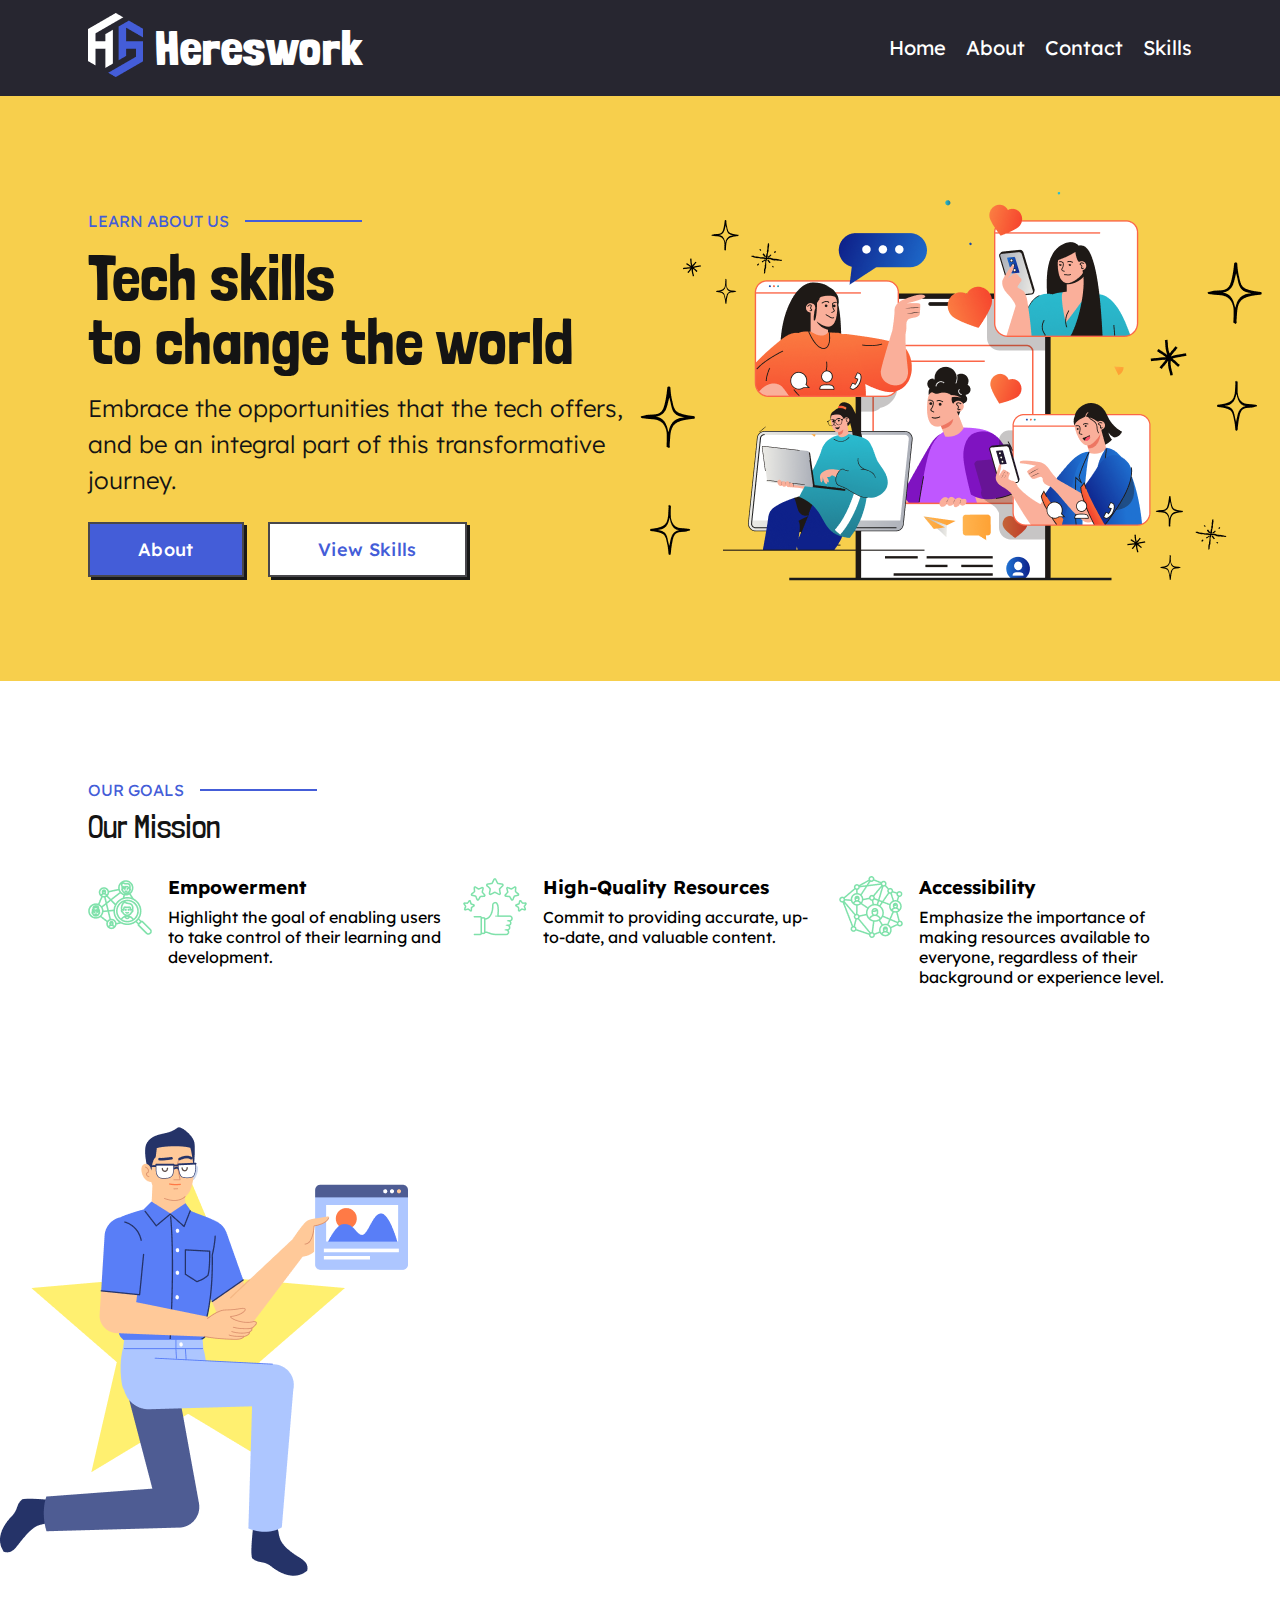
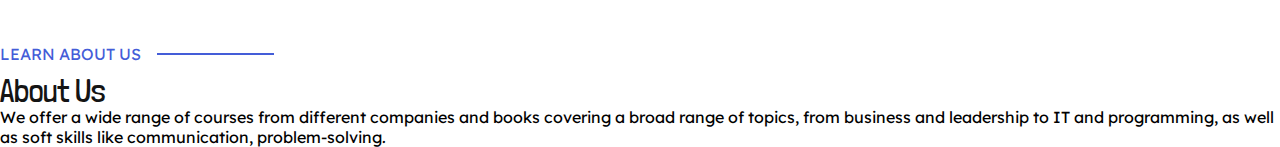
==== index.html @ c5785d3c "homepage" ====
<!DOCTYPE html>
<html lang="en">
<head>
    <meta charset="UTF-8">
    <meta name="viewport" content="width=device-width, initial-scale=1.0">
    <title>Two Fonts</title>
    <link href="https://fonts.googleapis.com/css2?family=Lexend+Deca&family=Londrina+Solid&display=swap" rel="stylesheet">
    <link rel="stylesheet" href="styles.css">
</head>

<body>
    <!-- NAV BAR START -->
    <nav class="nav-bar">
        <div class="logo-text">
            <div>
                <img src="images/logo.png">
            </div>
            <div>
                <h1 class="font1">Hereswork</h1>
            </div>
        </div>
        <!-- NAV RIGHT SIDE -->
        <ul class="nav-links" class="font2">
            <li><a href="#home" class="nav-item">Home</a></li>
            <li><a href="#about" class="nav-item">About</a></li>
            <li><a href="#contact" class="nav-item">Contact</a></li>
            <li><a href="#skills" class="nav-item">Skills</a></li>
        </ul>
    </nav>

    <!-- HERO SECTON START HERE -->
    <!-- LEFT SIDE -->
    <section class="hero">
        <div class="left-side">
            <div class="heading">
                <div class="line-stroke">
                    <div class="learn-about-stroke">
                        <p class="text-about">LEARN ABOUT US</p>
                        <hr class="styled-line">
                    </div>
                    <h1 class="hero-text">Tech skills <br/>to change the world</h1>
                </div>
            </div>
            <div class="sub-heading">
                <p class="sub-hero">Embrace the opportunities that the tech offers, and be an integral part of this transformative journey.</p>
                <div class="hero-button">
                    <div><a href="#about" class="about-button">About</a></div>
                    <div><a href="#about" class="View-skills">View Skills</a></div>
                </div>
            </div>
        </div>
        <div class="right-side">
            <img src="images/hero-image.png">
        </div>
    </section>

    <!-- MAIN SECTION STARTS HERE -->
<main>
    <section class="first">
        <div class="mission-heading">
            <div class="our-goals">
                <p class="text-about">OUR GOALS</p>
                <hr class="styled-line">
            </div>
                <h1 class="mission-text">Our Mission</h1>
        </div>
        <div class="mission-expansion">
            <div class="empowerment">
                <div class="image-frame"> <img src="images/empowerment.png"></div>
                <div class="empower-group">
                    <h3 class="empower-title">Empowerment</h3>
                    <p class="empower-body">Highlight the goal of enabling users to take control of their learning and development.</p>
                </div>
            </div>
            <div class="high-quality-resources">
                <div class="image-frame"> <img src="images/quality.png"></div>
                <div class="quality-group">
                    <h3 class="quality-title">High-Quality Resources</h3>
                    <p class="quality-body">Commit to providing accurate, up-to-date, and valuable content.</p>
                </div>
            </div>
            <div class="accesibility">
                <div class="image-frame"> <img src="images/accesibility.png"></div>
                <div class="access-group">
                    <h3 class="access-title">Accessibility</h3>
                    <p class="access-body">Emphasize the importance of making resources available to everyone, regardless of their background or experience level.</p>
                </div>
            </div>
        </div>
    </section>
    <!-- SECOND SECTION START -->
    <section class="second">
        <!-- LEFT SIDE START -->
        <div class="about-image">
            <img src="images/about-left-image.png" alt="illustration of a man holding tablet">
        </div>

    <!-- RIGHT SIDE START HERE -->
        <div class="about-section-right">
            <div class="learn-stroke">
                <p class="learn-about-farme">Learn about us</p>
                <hr class="styled-line">
            </div>
            <div class="heading-sub-group">
                <h1 class="about-us-text">About Us</h1>  
                <p class="about-section-sub">
                    We offer a wide range of courses from different companies and books covering a broad range of topics, from business and leadership to IT and programming, as well as soft skills like communication, problem-solving.
                </p>
            </div>

            <div></div>
        </div>
    </section>


    <section class="third"></section>
    <section class="fourth"></section>
</main>
<footer></footer>
</body>
</html>
---- styles.css ----
*{
    margin: 0;
    padding: 0;
    box-sizing: border-box;

}

body {
    font-family: 'Lexend Deca', sans-serif;
}

/* Font for headings */
.font1 {
    font-family: 'Londrina Solid', cursive;
}

/* Font for paragraphs */
.font2 {
    font-family: 'Lexend Deca', sans-serif;
}

/* NAV BAR START HERE */
.nav-bar {
    display: flex;
    justify-content: space-between;
    align-items: center;
    padding: 1% 88px;
    background-color: #272630;
}

/* STYLE FOR LOGO TEXT */
.logo-text {
    display: flex;
    align-items: center;
    font-family: 'Londrina Solid', cursive;
    color: white;
    font-size: 24px;
    gap: 12px;
    font-style: normal;
    font-weight: 400;
    line-height: normal;
    letter-spacing: 1px;
}

/* STYLE FOR NAV LINKS */
.nav-links {
    list-style: none;
    display: flex;
    margin: 0;
    padding: 0;
}

.nav-item {
    font-family: 'Lexend Deca', sans-serif;
    color: white;
    text-decoration: none;
    margin-left: 20px;
    font-size: 20px;
}

.nav-item:hover {
    color: #445DD8;
}
/* NAV BAR ENDS HERE */

/* HERO SECTION START HERE */
.hero {
    display: flex;
    /* gap: 32px; */
    align-items: center;
    padding-top: 96px;
    padding-bottom: 96px;
    padding-left: 88px;
    padding-right: 88px;
    background: #F7CF4C;
}

/* LEFT SIDE START HERE */
.left-side {
    width: 50%;
}

.heading {
display: flex;
gap: 8px;
}

.text-about {
    margin-top: 0;
    margin-bottom: 0;
}

.learn-about-stroke {
    display: flex;
    align-items: center;
    gap: 16px;
}

.hero-text{
    color: #141414;
    font-family: "Londrina Solid";
    font-size: 64px;
    font-style: normal;
    font-weight: 400;
    line-height: 100%;
    margin-top: 4px;
    margin-bottom: 16px;
}

.styled-line {
    border: none;
    border-top: 2px solid #445DD8;
    margin: 20px 0;
    width: 117px;
}
  
.sub-hero {
    color: #141414;
    font-family: "Lexend Deca";
    font-size: 24px;
    font-style: normal;
    font-weight: 300;
    line-height: 150%;
    margin-top: 0;
    margin-bottom: 24px;
}

/* THE TWO BUTTONS */
.hero-button{
    display: flex;
    align-items: flex-start;
    gap: 24px;
}

/* FIRST BUTTON */
.about-button {
    font-family: 'Lexend Deca', sans-serif;
    color: white;
    text-decoration: none;
    background-color: #445DD8; 
    padding: 12px 48px;
    font-size: 18px;
    display: inline-block;
    border: 2px solid #48474B;
    background: #445DD8;
    box-shadow: 3px 3px 0px 0px #191919;
    color: #FFF;
    text-align: center;
    font-family: "Lexend Deca";
    font-size: 18px;
    font-style: normal;
    font-weight: 500;
    line-height: 150%;
    letter-spacing: 0.36px;
}

.about-button:hover {
    background-color: #3549a3;
    box-shadow:none;
}

/* SECOND BUTTON */
.View-skills {
    font-family: 'Lexend Deca', sans-serif;
    color: white;
    text-decoration: none;
    background-color: #445DD8; 
    padding: 12px 48px;
    font-size: 18px;
    display: inline-block;
    border: 2px solid #48474B;
    background: #FFF;
    box-shadow: 3px 3px 0px 0px #191919;
    color: #445DD8;
    text-align: center;
    font-family: "Lexend Deca";
    font-size: 18px;
    font-style: normal;
    font-weight: 500;
    line-height: 150%;
    letter-spacing: 0.36px;
}

.View-skills:hover {
    background-color: #3549a3;
    box-shadow:none;
    color: #FFF;
}

/* RIGHT SIDE STARTS HERE */
.right-side {
    width: 50%;
}


/* MAIN SECTION STARTS HERE */
/* FIRST SECTION */
.first {
    margin-left: 88px;
    margin-right: 88px;
    padding-top: 88px;
    padding-bottom: 88px;
    
}

.mission-expansion{
    display: flex;
    align-items: flex-start;
    /* align-self: stretch; */
    margin-top: 32px;
    gap: 2%;
    justify-content: space-between;
}

.mission-expansion > *{
    width: 32%;
}

.mission-heading {
display: flex;
flex-direction: column;
align-items: flex-start;
}

.our-goals {
display: flex;
flex-direction: row;
align-items: flex-start;
gap: 16px;
align-items: center;
padding-top: 0;
padding-bottom: 0;
margin-top: 0%;
}

.text-about{
    color: #445DD8;
    font-family: "Lexend Deca";
    font-size: 16px;
    font-style: normal;
    font-weight: 400;
    line-height: 150%;
    text-transform: uppercase;
}

.mission-text {
    color: #141414;
    font-family: "Londrina Solid";
    font-size: 32px;
    font-style: normal;
    font-weight: 300;
    line-height: 100%;


}
/* IMAGE EXPANSION */

/* .mission-expansion {
    gap: 16px;
} */

/* EMPOWERMENT GROUP */
.image-frame {
    width: 40px;
    height: 40px;
    flex-shrink: 0;
}

.empowerment {
    display: flex;
    align-items: top;
    gap: 40px;
}

.empower-group {
    display: flex;
    flex-direction: column;
    align-items: flex-start;
    gap: 8px;
    flex: 1 0 0;
}

/* HIGH QUALITY */

.high-quality-resources {
    display: flex;
    align-items: top;
    gap: 40px;
}

.quality-group {
    display: flex;
    flex-direction: column;
    align-items: flex-start;
    gap: 8px;
    flex: 1 0 0;
}

/* ACCESSIBILITY */

.accesibility {
    display: flex;
    align-items: top;
    gap: 40px;
}

.access-group {
    display: flex;
    flex-direction: column;
    align-items: flex-start;
    gap: 8px;
    flex: 1 0 0;
}

/* SECOND SECTION */
/* .second {} */
.learn-stroke {
    display: flex;
    align-items: center;
    gap: 16px;
}

.learn-about-farme {
    color: #445DD8;
    font-family: "Lexend Deca";
    font-size: 16px;
    font-style: normal;
    font-weight: 400;
    line-height: 150%; /* 30px */
    text-transform: uppercase;
}

.about-us-text{
    color: #141414;
    font-family: "Londrina Solid";
    font-size: 32px;
    font-style: normal;
    font-weight: 300;
    line-height: 100%;
}
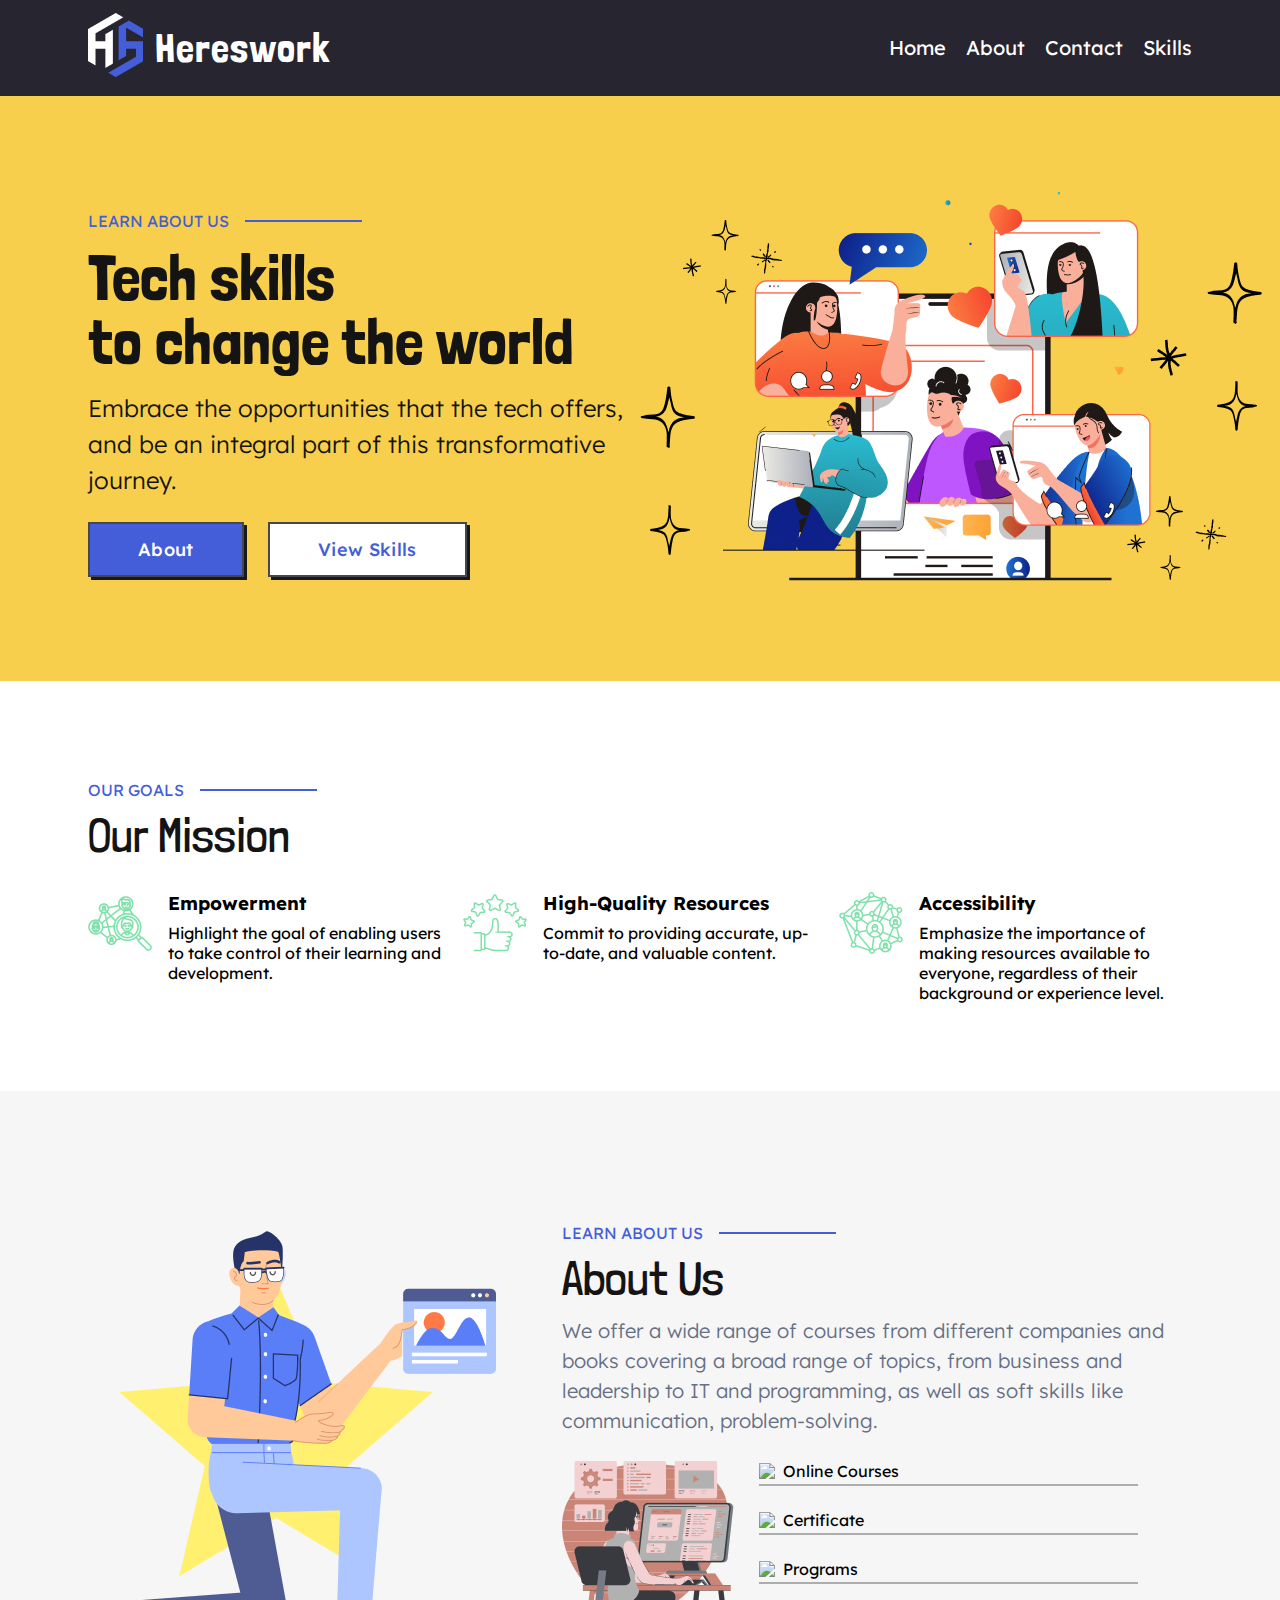
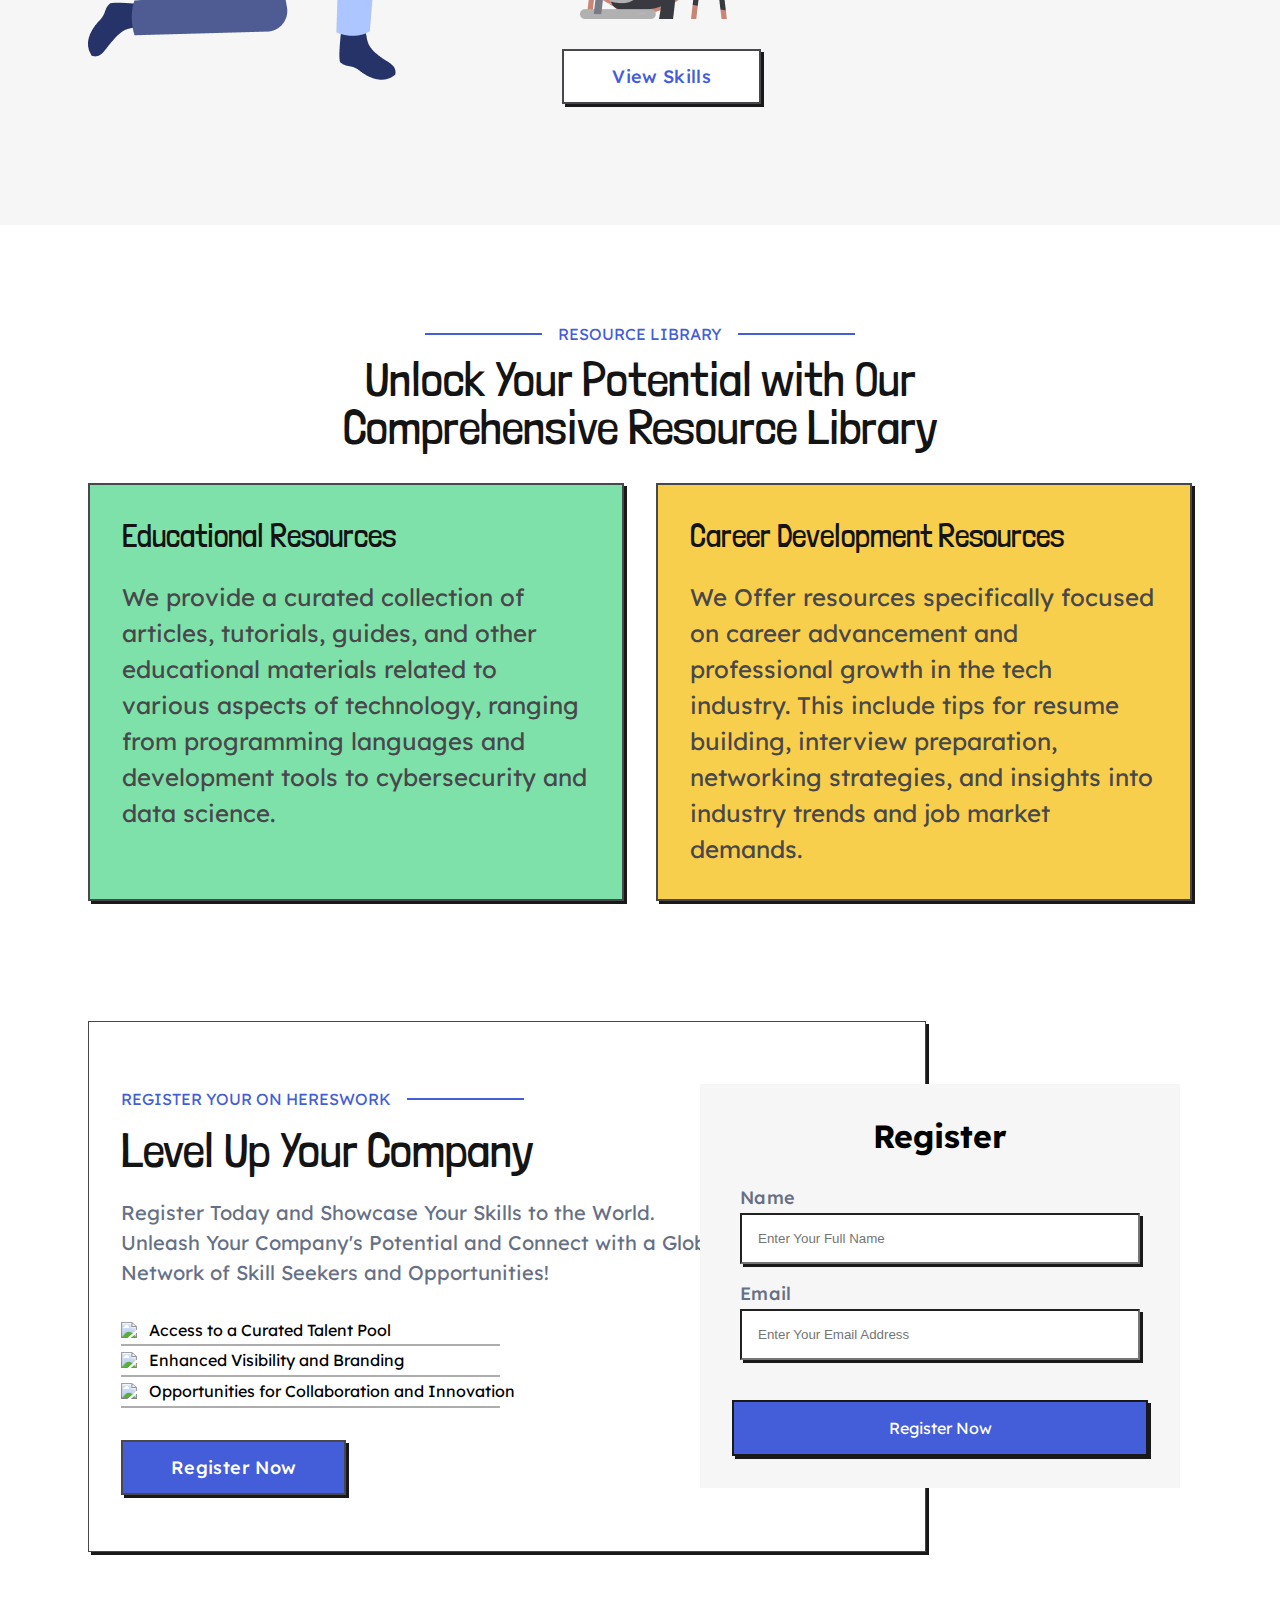
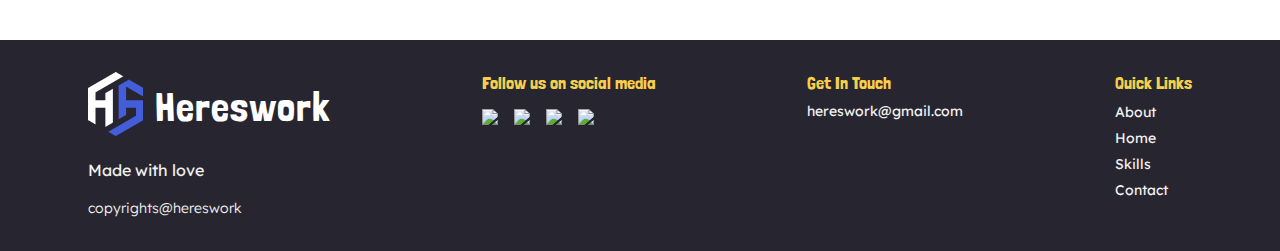
==== commit 11e4ae42: "update" ====
--- a/index.html
+++ b/index.html
@@ -3,119 +3,266 @@
 <head>
     <meta charset="UTF-8">
     <meta name="viewport" content="width=device-width, initial-scale=1.0">
-    <title>Two Fonts</title>
+    <title>Hereswork</title>
     <link href="https://fonts.googleapis.com/css2?family=Lexend+Deca&family=Londrina+Solid&display=swap" rel="stylesheet">
     <link rel="stylesheet" href="styles.css">
 </head>
 
 <body>
-    <!-- NAV BAR START -->
-    <nav class="nav-bar">
-        <div class="logo-text">
-            <div>
-                <img src="images/logo.png">
-            </div>
-            <div>
-                <h1 class="font1">Hereswork</h1>
-            </div>
-        </div>
-        <!-- NAV RIGHT SIDE -->
-        <ul class="nav-links" class="font2">
-            <li><a href="#home" class="nav-item">Home</a></li>
-            <li><a href="#about" class="nav-item">About</a></li>
-            <li><a href="#contact" class="nav-item">Contact</a></li>
-            <li><a href="#skills" class="nav-item">Skills</a></li>
-        </ul>
-    </nav>
-
-    <!-- HERO SECTON START HERE -->
-    <!-- LEFT SIDE -->
-    <section class="hero">
-        <div class="left-side">
-            <div class="heading">
-                <div class="line-stroke">
-                    <div class="learn-about-stroke">
-                        <p class="text-about">LEARN ABOUT US</p>
-                        <hr class="styled-line">
-                    </div>
-                    <h1 class="hero-text">Tech skills <br/>to change the world</h1>
-                </div>
-            </div>
-            <div class="sub-heading">
-                <p class="sub-hero">Embrace the opportunities that the tech offers, and be an integral part of this transformative journey.</p>
-                <div class="hero-button">
-                    <div><a href="#about" class="about-button">About</a></div>
-                    <div><a href="#about" class="View-skills">View Skills</a></div>
-                </div>
-            </div>
-        </div>
-        <div class="right-side">
-            <img src="images/hero-image.png">
-        </div>
-    </section>
-
-    <!-- MAIN SECTION STARTS HERE -->
-<main>
-    <section class="first">
-        <div class="mission-heading">
-            <div class="our-goals">
-                <p class="text-about">OUR GOALS</p>
-                <hr class="styled-line">
-            </div>
-                <h1 class="mission-text">Our Mission</h1>
-        </div>
-        <div class="mission-expansion">
-            <div class="empowerment">
-                <div class="image-frame"> <img src="images/empowerment.png"></div>
-                <div class="empower-group">
-                    <h3 class="empower-title">Empowerment</h3>
-                    <p class="empower-body">Highlight the goal of enabling users to take control of their learning and development.</p>
-                </div>
-            </div>
-            <div class="high-quality-resources">
-                <div class="image-frame"> <img src="images/quality.png"></div>
-                <div class="quality-group">
-                    <h3 class="quality-title">High-Quality Resources</h3>
-                    <p class="quality-body">Commit to providing accurate, up-to-date, and valuable content.</p>
-                </div>
-            </div>
-            <div class="accesibility">
-                <div class="image-frame"> <img src="images/accesibility.png"></div>
-                <div class="access-group">
-                    <h3 class="access-title">Accessibility</h3>
-                    <p class="access-body">Emphasize the importance of making resources available to everyone, regardless of their background or experience level.</p>
-                </div>
-            </div>
-        </div>
-    </section>
-    <!-- SECOND SECTION START -->
-    <section class="second">
-        <!-- LEFT SIDE START -->
-        <div class="about-image">
-            <img src="images/about-left-image.png" alt="illustration of a man holding tablet">
-        </div>
-
-    <!-- RIGHT SIDE START HERE -->
-        <div class="about-section-right">
-            <div class="learn-stroke">
-                <p class="learn-about-farme">Learn about us</p>
-                <hr class="styled-line">
-            </div>
-            <div class="heading-sub-group">
-                <h1 class="about-us-text">About Us</h1>  
-                <p class="about-section-sub">
-                    We offer a wide range of courses from different companies and books covering a broad range of topics, from business and leadership to IT and programming, as well as soft skills like communication, problem-solving.
-                </p>
-            </div>
-
-            <div></div>
-        </div>
-    </section>
-
-
-    <section class="third"></section>
-    <section class="fourth"></section>
-</main>
-<footer></footer>
+    <header>
+        <!-- NAV BAR START -->
+        <nav class="nav-bar">
+            <div class="logo-text">
+                <div>
+                    <img src="images/logo.png">
+                </div>
+                <div>
+                    <h1 class="font1">Hereswork</h1>
+                </div>
+            </div>
+            <!-- NAV RIGHT SIDE -->
+            <ul class="nav-links" class="font2">
+                <li><a href="#home" class="nav-item">Home</a></li>
+                <li><a href="#about" class="nav-item">About</a></li>
+                <li><a href="#contact" class="nav-item">Contact</a></li>
+                <li><a href="#skills" class="nav-item">Skills</a></li>
+            </ul>
+        </nav>
+    </header>
+    <main>
+        <!-- HERO SECTON START HERE -->
+        <!-- LEFT SIDE -->
+        <section class="hero">
+            <div class="left-side">
+                <div class="heading">
+                    <div class="line-stroke">
+                        <div class="learn-about-stroke">
+                            <p class="text-about">LEARN ABOUT US</p>
+                            <hr class="styled-line">
+                        </div>
+                        <h1 class="hero-text">Tech skills <br/>to change the world</h1>
+                    </div>
+                </div>
+                <div class="sub-heading">
+                    <p class="sub-hero">Embrace the opportunities that the tech offers, and be an integral part of this transformative journey.</p>
+                    <div class="hero-button">
+                        <div><a href="#about" class="about-button">About</a></div>
+                        <div><a href="#about" class="View-skills">View Skills</a></div>
+                    </div>
+                </div>
+            </div>
+            <div class="right-side">
+                <img src="images/hero-image.png">
+            </div>
+        </section>
+
+        <!-- MAIN SECTION STARTS HERE -->
+        <section class="first">
+            <div class="mission-heading">
+                <div class="our-goals">
+                    <p class="text-about">OUR GOALS</p>
+                    <hr class="styled-line">
+                </div>
+                    <h1 class="mission-text">Our Mission</h1>
+            </div>
+            <div class="mission-expansion">
+                <div class="empowerment">
+                    <div class="image-frame"> <img src="images/empowerment.png"></div>
+                    <div class="empower-group">
+                        <h3 class="empower-title">Empowerment</h3>
+                        <p class="empower-body">Highlight the goal of enabling users to take control of their learning and development.</p>
+                    </div>
+                </div>
+                <div class="high-quality-resources">
+                    <div class="image-frame"> <img src="images/quality.png"></div>
+                    <div class="quality-group">
+                        <h3 class="quality-title">High-Quality Resources</h3>
+                        <p class="quality-body">Commit to providing accurate, up-to-date, and valuable content.</p>
+                    </div>
+                </div>
+                <div class="accesibility">
+                    <div class="image-frame"> <img src="images/accesibility.png"></div>
+                    <div class="access-group">
+                        <h3 class="access-title">Accessibility</h3>
+                        <p class="access-body">Emphasize the importance of making resources available to everyone, regardless of their background or experience level.</p>
+                    </div>
+                </div>
+            </div>
+        </section>
+        <!-- SECOND SECTION START -->
+        <section class="second">
+            <!-- LEFT SIDE START -->
+            <div class="about-image">
+                <img src="images/about-left-image.png" alt="illustration of a man holding tablet">
+            </div>
+        <!-- RIGHT SIDE START HERE -->
+            <div class="about-section-right">
+                <div class="learn-stroke">
+                    <p class="learn-about-farme">Learn about us</p>
+                    <hr class="styled-line">
+                </div>
+                <div class="heading-sub-group">
+                    <h1 class="about-us-text">About Us</h1>  
+                    <p class="about-section-sub">
+                        We offer a wide range of courses from different companies and books covering a broad range of topics, from business and leadership to IT and programming, as well as soft skills like communication, problem-solving.
+                    </p>
+                </div>
+                <div class="courses-section">
+                <!-- COURSE SECTION LEFT -->
+                    <div class="image-about-left">
+                        <img src="images/about-right-image.png">
+                    </div>
+                <!-- COURSE SECTION LEFT END -->
+                <!-- RIGHT COURSE SECTION START -->
+                    <div class="all-checks">
+                        <div class="first-check">
+                            <div class="check-group-one">
+                                <img src="images/Check.png">
+                                <p>Online Courses</p>
+                            </div>
+                            <hr class="course-line">
+                        </div>
+                        <div class="second-check">
+                            <div class="check-group-two">
+                                <img src="images/Check.png">
+                                <p>Certificate</p>
+                            </div>
+                            <hr class="course-line">
+                        </div>
+                        <div class="third-check">
+                            <div class="check-group-three">
+                                <img src="images/Check.png">
+                                <p>Programs</p>
+                            </div>
+                            <hr class="course-line">
+                        </div>
+                    </div>
+                </div>
+                <div><a href="#about" class="View-skills">View Skills</a></div>
+            </div>
+        </section>
+        <!-- SECTION THREE STARTS HERE -->
+        <section class="third">
+            <div class="heading-resources-group">
+                <div class="library-topic-group">
+                    <hr class="styled-line">
+                    <p class="text-library">resource library</p>
+                    <hr class="styled-line">
+                </div>
+                <div class="resources-group">
+                    <h1 class="resources-text">Unlock Your Potential with Our <br/> Comprehensive Resource Library</h1>
+                </div>
+            </div>
+            <div class="group-cards">
+                <div class="first-card">
+                    <h2 class="educational-text">Educational Resources</h2>
+                    <p class="par-res-text">We provide a curated collection of articles, tutorials, guides, and other educational materials related to various aspects of technology, ranging from programming languages and development tools to cybersecurity and data science.</p>
+                </div>
+                <div class="second-card">
+                    <h2 class="career-text">Career Development Resources</h2>
+                    <p class="career-sub-text">We Offer resources specifically focused on career advancement and professional growth in the tech industry. This include tips for resume building, interview preparation, networking strategies, and insights into industry trends and job market demands.</p>
+                </div>
+            </div>
+        </section>
+        <!-- SECTION FOUR -->
+        <section class="fourth">
+            <div class="level-up">
+                <div class="level-hero">
+                    <div class="heading-sub-group">
+                        <div class="hereswork-stroke-group">
+                                <p class="text-hereswork">Register your on hereswork</p>
+                                <hr class="styled-line">
+                        </div>
+                            <div class="level-text-group">
+                                <h1 class="level-text">Level Up Your Company</h1> 
+                            </div>
+                    </div>
+                    <p class="level-section-sub">
+                       Register Today and Showcase Your Skills to the World. Unleash Your Company's Potential and Connect with a Global Network of Skill Seekers and Opportunities!
+                    </p>
+                </div>
+                <div class="level-checks">
+                    <div class="first-check">
+                        <div class="check-group-one">
+                            <img src="images/Check.png">
+                            <p>Access to a Curated Talent Pool</p>
+                        </div>
+                        <hr class="course-line">
+                    </div>
+                    <div class="second-check">
+                        <div class="check-group-two">
+                            <img src="images/Check.png">
+                            <p>Enhanced Visibility and Branding</p>
+                        </div>
+                        <hr class="course-line">
+                    </div>
+                    <div class="third-check">
+                        <div class="check-group-three">
+                            <img src="images/Check.png">
+                            <p>Opportunities for Collaboration and Innovation</p>
+                        </div>
+                        <hr class="course-line">
+                    </div>
+                </div>
+                <div><a href="#register" class="register-now">Register Now</a></div>
+            </div>
+
+            <div class="registration">
+                <h1 class="register-text">Register</h1>
+                <!-- Form -->
+                <form action="">
+                    <div>
+                        <label for="">Name</label>
+                        <input type="text" placeholder="Enter Your Full Name">
+                    </div>
+                    <div>
+                        <label for="">Email</label>
+                        <input type="text" placeholder="Enter Your Email Address">
+                    </div>
+                    <a href="#register" class="register-button">Register Now</a>
+                </form>
+            </div>
+        </section>
+    </main>
+
+    <footer>
+        <div class="footer">
+            <div class="footer-first">
+                <div class="logo-text">
+                    <div>
+                        <img src="images/logo.png">
+                    </div>
+                    <div>
+                        <h1 class="font1">Hereswork</h1>
+                    </div>
+                </div>
+                <p class="made-love">Made with love</p>
+                <p class="copyrights">copyrights@hereswork</p>
+            </div>
+
+            <div class="footer-second">
+                <P class="follow-second">Follow us on social media</P>
+                <div class="all-icons">
+                    <img src="images/LinkedinLogo.png">
+                    <img src="images/FacebookLogo.png">
+                    <img src="images/InstagramLogo.png">
+                    <img src="images/GithubLogo.png">
+                </div>
+            </div>
+            <div class="footer-third">
+                <P class="get-in-touch">Get In Touch</P>
+                <p class="email-address">hereswork@gmail.com</p>
+            </div>
+            <div class="footer-forth">
+                <p class="quick-links">Quick Links</p>
+                <div class="links-footer">
+                    <div><a href="#about-us" class="about-link">About</a></div>
+                    <div><a href="#about-us" class="about-link">Home</a></div>
+                    <div><a href="#about-us" class="about-link">Skills</a></div>
+                    <div><a href="#about-us" class="about-link">Contact</a></div>
+                </div>
+            </div>
+      </div>
+    </footer>
 </body>
 </html>--- a/styles.css
+++ b/styles.css
@@ -191,7 +191,6 @@
 .right-side {
     width: 50%;
 }
-
 
 /* MAIN SECTION STARTS HERE */
 /* FIRST SECTION */
@@ -217,20 +216,20 @@
 }
 
 .mission-heading {
-display: flex;
-flex-direction: column;
-align-items: flex-start;
+    display: flex;
+    flex-direction: column;
+    align-items: flex-start;
 }
 
 .our-goals {
-display: flex;
-flex-direction: row;
-align-items: flex-start;
-gap: 16px;
-align-items: center;
-padding-top: 0;
-padding-bottom: 0;
-margin-top: 0%;
+    display: flex;
+    flex-direction: row;
+    align-items: flex-start;
+    gap: 16px;
+    align-items: center;
+    padding-top: 0;
+    padding-bottom: 0;
+    margin-top: 0%;
 }
 
 .text-about{
@@ -246,18 +245,11 @@
 .mission-text {
     color: #141414;
     font-family: "Londrina Solid";
-    font-size: 32px;
+    font-size: 48px;
     font-style: normal;
     font-weight: 300;
     line-height: 100%;
-
-
-}
-/* IMAGE EXPANSION */
-
-/* .mission-expansion {
-    gap: 16px;
-} */
+}
 
 /* EMPOWERMENT GROUP */
 .image-frame {
@@ -281,7 +273,6 @@
 }
 
 /* HIGH QUALITY */
-
 .high-quality-resources {
     display: flex;
     align-items: top;
@@ -297,7 +288,6 @@
 }
 
 /* ACCESSIBILITY */
-
 .accesibility {
     display: flex;
     align-items: top;
@@ -313,7 +303,18 @@
 }
 
 /* SECOND SECTION */
-/* .second {} */
+.second {
+    display: flex;
+    align-items: center;
+    gap: 6%;
+    padding: 88px;
+    background-color:#F6F6F6;;
+}
+
+.about-section-right {
+    gap: 32px;
+}
+
 .learn-stroke {
     display: flex;
     align-items: center;
@@ -333,8 +334,488 @@
 .about-us-text{
     color: #141414;
     font-family: "Londrina Solid";
-    font-size: 32px;
+    font-size: 48px;
     font-style: normal;
     font-weight: 300;
     line-height: 100%;
-}+}
+
+.about-section-sub {
+    color: #667085;
+    font-family: "Lexend Deca";
+    font-size: 20px;
+    font-style: normal;
+    font-weight: 300;
+    line-height: 150%;
+    padding-top: 2%;
+}
+
+.courses-section {
+    display: flex;
+    gap: 4%;
+    margin-top: 4%;
+    padding-bottom: 4%;
+}
+
+.main-check-group{
+    padding-bottom: 0.5%;
+
+}
+
+.all-checks {
+    display: flex;
+    flex-direction: column;
+    align-items: flex-start;
+    gap: 24px;
+}
+
+/* FIRST CHECK */
+.first-check {
+    align-items: flex-start;
+    gap: 8px;
+}
+
+.check-group-one {
+    display: flex;
+    align-items: center;
+    gap: 2%;
+    padding-bottom: 0.8%;
+}
+
+.second-check {
+    align-items: flex-start;
+    gap: 8px;
+}
+
+.check-group-two{
+    display: flex;
+    align-items: center;
+    gap: 2%;
+    padding-bottom: 0.8%;
+}
+
+.course-line{
+    border: none;
+    border-top: 2px solid #ADADAD; 
+    width: 378.5px;
+}
+
+.third-check {
+    align-items: flex-start;
+    gap: 8px;
+}
+
+.check-group-three {
+    display: flex;
+    align-items: center;
+    gap: 2%;
+    padding-bottom: 0.8%;
+}
+
+/* SECOND SECTION STARTS HERE */
+.third {
+    margin-left: 88px;
+    margin-right: 88px;
+    padding-top: 88px;
+}
+
+.library-topic-group {
+    display: flex;
+    align-items: center;
+    gap: 16px;
+}
+
+.text-library {
+    color: #445DD8;
+    font-family: "Lexend Deca";
+    font-size: 16px;
+    font-style: normal;
+    font-weight: 400;
+    line-height: 150%;
+    text-transform: uppercase;
+}
+
+.resources-text {
+    color: #141414;
+    text-align: center;
+    font-family: "Londrina Solid";
+    font-size: 48px;
+    font-style: normal;
+    font-weight: 300;
+    line-height: 100%;
+}
+
+.heading-resources-group {
+    display: flex;
+    flex-direction: column;
+    justify-content: center;
+    align-items: center;
+}
+
+/* GROUP CARDS */
+.group-cards {
+    display: flex;
+    gap: 32px;
+    padding-top: 32px;
+    padding-bottom: 32px;
+}
+
+/* FIRST CARD */
+.first-card{
+    display: flex;
+    padding: 32px;
+    flex-direction: column;
+    align-items: flex-start;
+    gap: 24px;
+    flex: 1 0 0;
+    border: 2px solid #48474B;
+    background: #7FE1AA;
+    box-shadow: 3px 3px 0px 0px #191919;
+}
+
+.educational-text {
+    color: #141414;
+    font-family: "Londrina Solid";
+    font-size: 32px;
+    font-style: normal;
+    font-weight: 300;
+    line-height: normal;
+}
+
+.par-res-text {
+    color: #48474B;
+    font-family: "Lexend Deca";
+    font-size: 24px;
+    font-style: normal;
+    font-weight: 400;
+    line-height: 150%; /* 36px */
+    align-self: stretch;
+}
+
+/* SECOND CARD */
+.second-card{
+    display: flex;
+    padding: 32px;
+    flex-direction: column;
+    align-items: flex-start;
+    gap: 24px;
+    flex: 1 0 0;
+    border: 2px solid #48474B;
+    background: #F7CF4C;;
+    box-shadow: 3px 3px 0px 0px #191919;
+}
+
+.career-text {
+    color: #141414;
+    font-family: "Londrina Solid";
+    font-size: 32px;
+    font-style: normal;
+    font-weight: 300;
+    line-height: normal;
+}
+
+.career-sub-text{
+    color: #48474B;
+    font-family: "Lexend Deca";
+    font-size: 24px;
+    font-style: normal;
+    font-weight: 400;
+    line-height: 150%; /* 36px */
+    align-self: stretch;
+}
+
+/* FOURTH SECTION */
+.fourth{
+    display:flex;
+    flex-direction: row;
+    padding: 88px;
+    align-items: center;
+}
+
+.level-up {
+    position: relative;
+    display: flex;
+    width: 838px;
+    padding: 56px 200px 56px 32px;
+    flex-direction: column;
+    align-items: flex-start;
+    gap: 32px;
+    border: 1px solid #48474B;
+    background: #FFF;
+    box-shadow: 3px 3px 0px 0px #191919;
+}
+
+.level-hero {
+    display: flex;
+    flex-direction: column;
+    align-items: flex-start;
+    gap: 20px;
+    align-self: stretch;
+}
+.text-hereswork{
+    color: #445DD8;
+    font-family: "Lexend Deca";
+    font-size: 16px;
+    font-style: normal;
+    font-weight: 400;
+    line-height: 150%; /* 30px */
+    text-transform: uppercase;
+}
+
+.hereswork-stroke-group {
+    display: flex;
+    align-items: center;
+    gap: 16px;
+}
+
+/* .level-text-group {
+    background-color: red; */
+
+.level-checks {
+    display: flex;
+    flex-direction: column;
+    width: 100%;
+    gap: 4px;
+}
+
+.heading-sub-group{
+    display: flex;
+    flex-direction: column;
+    align-items: flex-start;
+    gap: 2px;
+}
+
+.level-text {
+    color: #141414;
+    font-family: "Londrina Solid";
+    font-size: 48px;
+    font-style: normal;
+    font-weight: 300;
+    line-height: normal;
+}
+
+.level-section-sub {
+    color: #667085;
+    font-family: "Lexend Deca";
+    font-size: 20px;
+    font-style: normal;
+    font-weight: 400;
+    line-height: 150%;
+    align-self: stretch;
+}
+
+.register-now {
+    font-family: 'Lexend Deca', sans-serif;
+    color: white;
+    text-decoration: none;
+    background-color: #445DD8; 
+    padding: 12px 48px;
+    font-size: 18px;
+    display: inline-block;
+    border: 2px solid #48474B;
+    background: #445DD8;
+    box-shadow: 3px 3px 0px 0px #191919;
+    color: #FFF;
+    text-align: center;
+    font-family: "Lexend Deca";
+    font-size: 18px;
+    font-style: normal;
+    font-weight: 500;
+    line-height: 150%;
+    letter-spacing: 0.36px;
+}
+    
+.register-now:hover {
+    background-color: #3549a3;
+    box-shadow:none;
+    color: #FFF;
+}
+
+form div {
+    display: flex;
+    flex-direction: column;
+    gap: 2px;
+    padding: 8px;
+}
+
+form div label {
+    color: #667085;
+    font-family: "Lexend Deca";
+    font-size: 18px;
+    font-style: normal;
+    font-weight: 500;
+    line-height: 150%;
+    letter-spacing: 0.36px;
+    text-transform: capitalize;
+}
+
+form div input  {
+    display: flex;
+    padding: 16px;
+    align-items: center;
+    gap: 8px;
+    align-self: stretch;
+    background: #FFF;
+    box-shadow: 3px 3px 0px 0px #191919;
+    width: 400px;
+}
+
+.registration {
+    position: absolute;
+    display: flex;
+    padding: 32px;
+    flex-direction: column;
+    align-items: center;
+    gap: 20px;
+    background: #F6F6F6;
+    right: 100px;
+}
+
+.register-button {
+    display: flex;
+    padding: 16px 48px;
+    justify-content: center;
+    align-items: center;
+    gap: 8px;
+    align-self: stretch;
+    border: 2px solid var(--Stroke, #191919);
+    background: #445DD8;
+    box-shadow: 3px 3px 0px 0px #191919;
+    color: white;
+    text-decoration: none;
+    margin-top: 32px;
+}
+
+/* FOOTER */
+/* FIRST */
+.footer {
+    display: flex;
+    padding: 32px 88px;
+    justify-content: space-between;
+    align-items: flex-start;
+    align-self: stretch;
+    background: #272630;
+    }
+
+.footer-first {
+    display: flex;
+    flex-direction: column;
+    align-items: flex-start;
+    gap: 16px;
+}
+
+.made-love {
+    color: #F2F2F2;
+    font-family: "Lexend Deca";
+    font-size: 16px;
+    font-style: normal;
+    font-weight: 400;
+    line-height: 150%;
+}
+
+.copyrights {
+    color: #F2F2F2;
+    font-family: "Lexend Deca";
+    font-size: 14px;
+    font-style: normal;
+    font-weight: 300;
+    line-height: 150%;
+}
+/* SECOND */
+.footer-second {
+    display: flex;
+    flex-direction: column;
+    align-items: flex-start;
+    gap: 16px;
+}
+
+.follow-second {
+    color: #F7CF4C;
+    font-family: "Londrina Solid";
+    font-size: 18px;
+    font-style: normal;
+    font-weight: 400;
+    line-height: normal;
+}
+
+.all-icons {
+    display: flex;
+    align-items: center;
+    gap: 16px;
+}
+
+/* THIRD */
+.footer-third {
+display: flex;
+flex-direction: column;
+align-items: flex-start;
+gap: 8px;
+}
+
+.get-in-touch {
+    color: #F7CF4C;
+    font-family: "Londrina Solid";
+    font-size: 18px;
+    font-style: normal;
+    font-weight: 400;
+    line-height: normal;
+}
+.email-address {
+    color: #F2F2F2;
+    text-align: center;
+    font-family: "Lexend Deca";
+    font-size: 14px;
+    font-style: normal;
+    font-weight: 400;
+    line-height: 150%;
+}
+
+/* FOURTH */
+.fourth {
+    display: flex;
+}
+
+.footer-forth {
+display: flex;
+flex-direction: column;
+align-items: flex-start;
+gap: 8px;
+}
+
+.quick-links {
+    color: #F7CF4C;
+    font-family: "Londrina Solid";
+    font-size: 18px;
+    font-style: normal;
+    font-weight: 400;
+    line-height: normal;
+}
+
+.about-link {
+    color: #F2F2F2;
+    text-align: center;
+    font-family: "Lexend Deca";
+    font-size: 14px;
+    font-style: normal;
+    font-weight: 400;
+    line-height: 150%;
+    margin: 0;
+    padding: 0;
+    text-decoration: none;
+}
+
+.links-footer {
+    display: flex;
+    flex-direction: column;
+    align-items: flex-start;
+    gap: 4px;
+    }
+
+.font1 {
+    color: #FFF;
+    font-family: "Londrina Solid";
+    font-size: 40px;
+    font-style: normal;
+    font-weight: 400;
+    line-height: normal;
+}
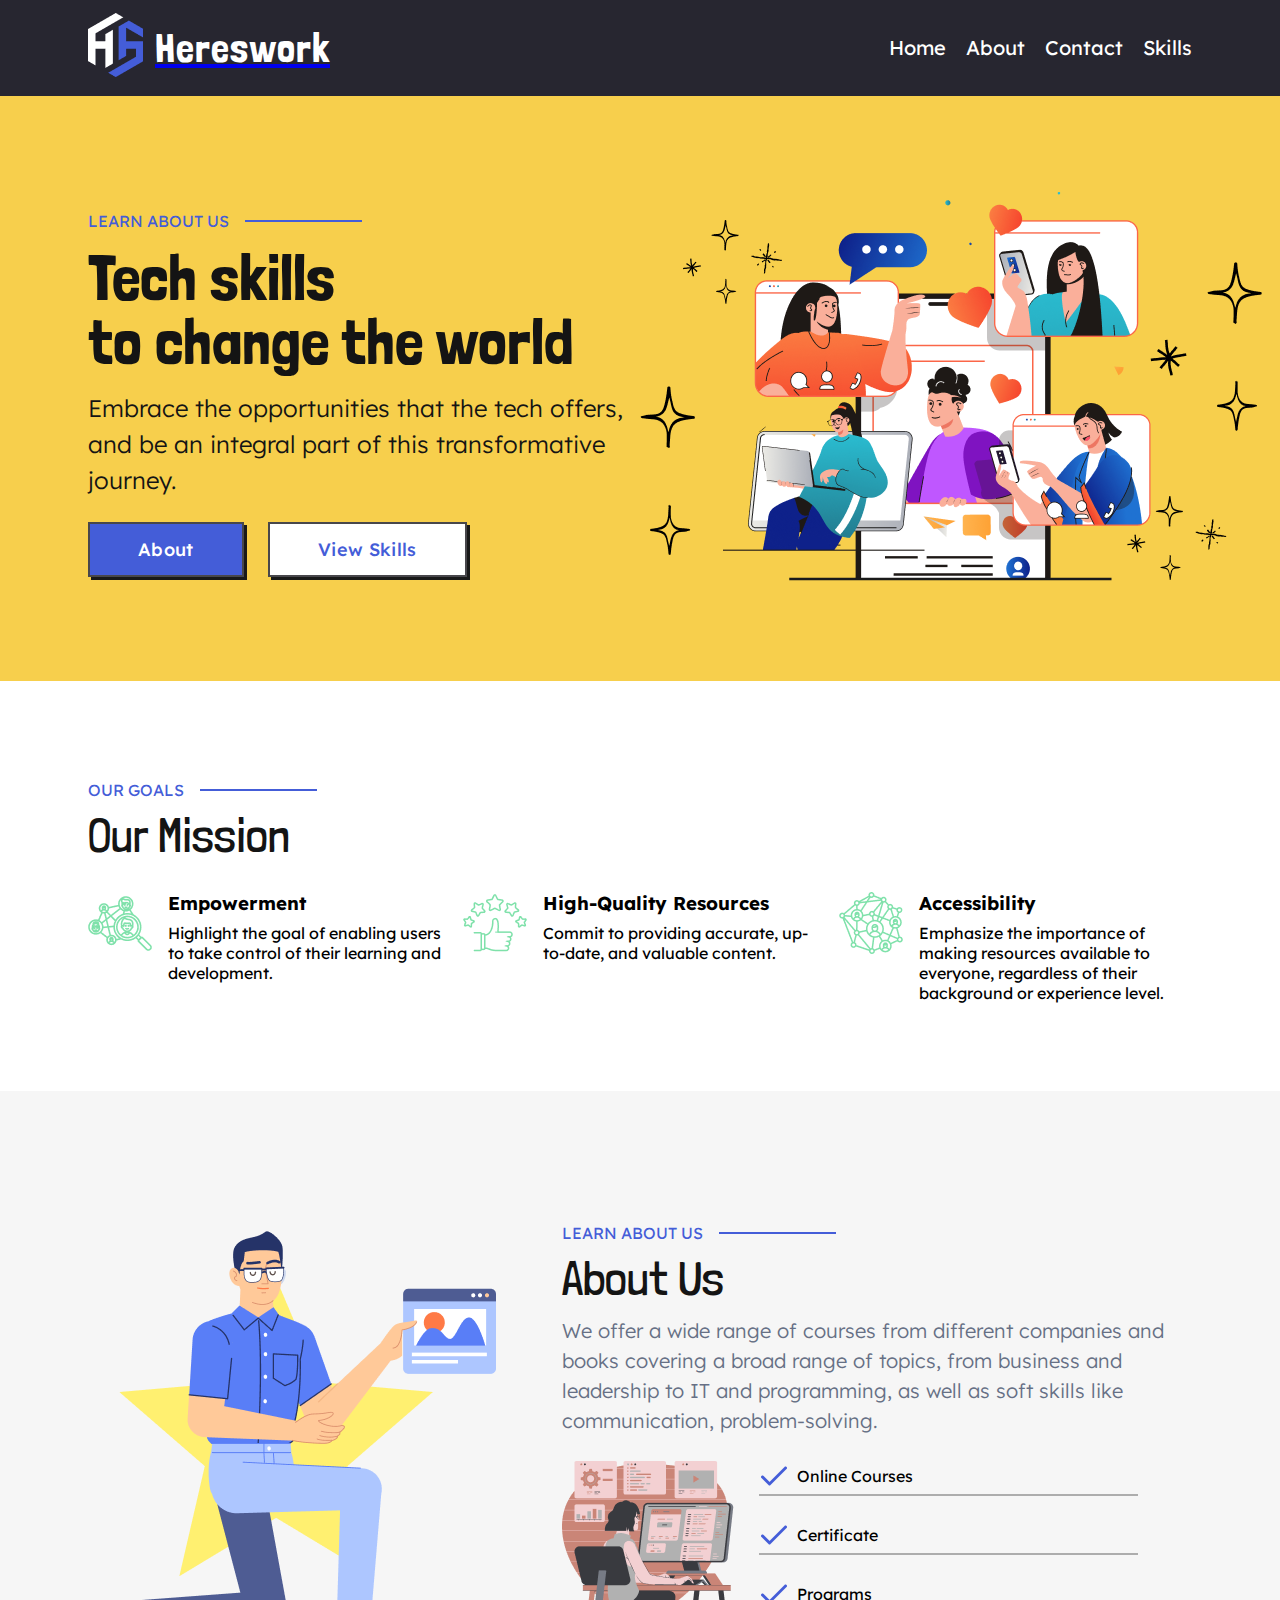
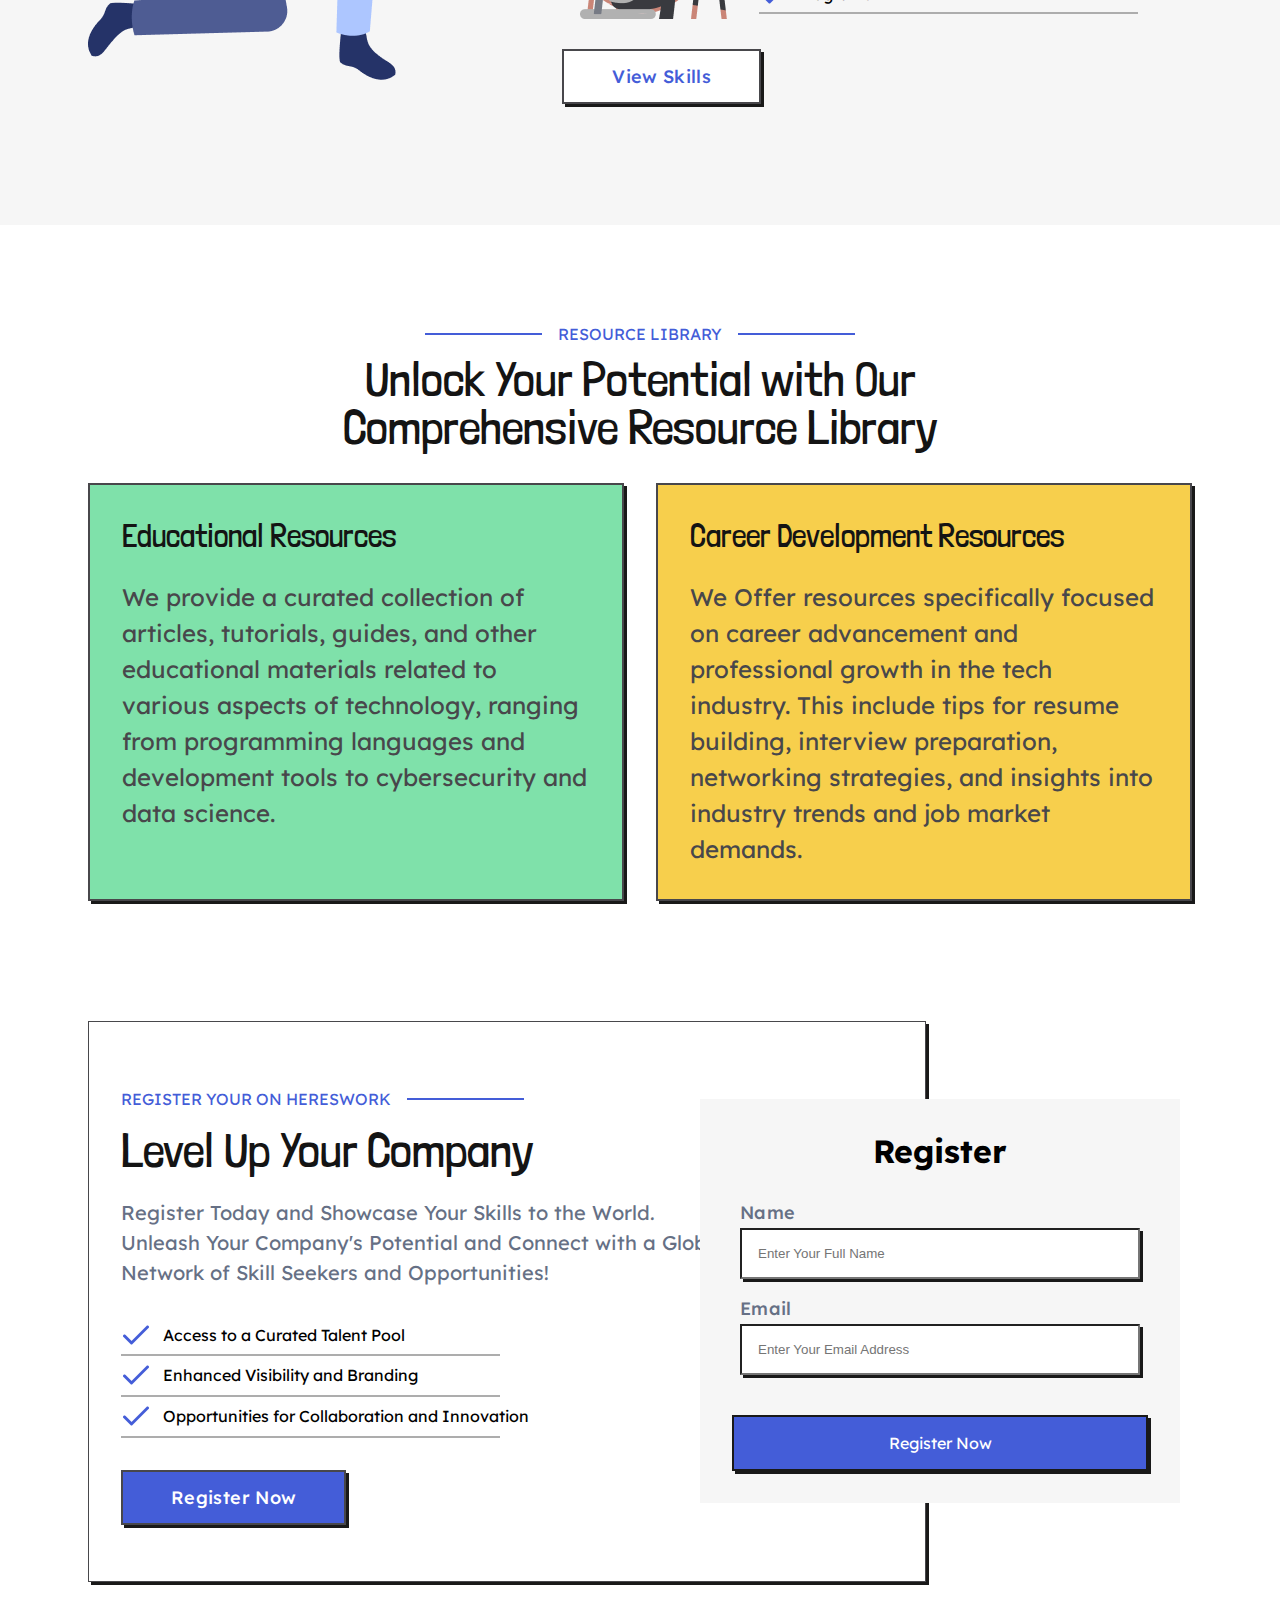
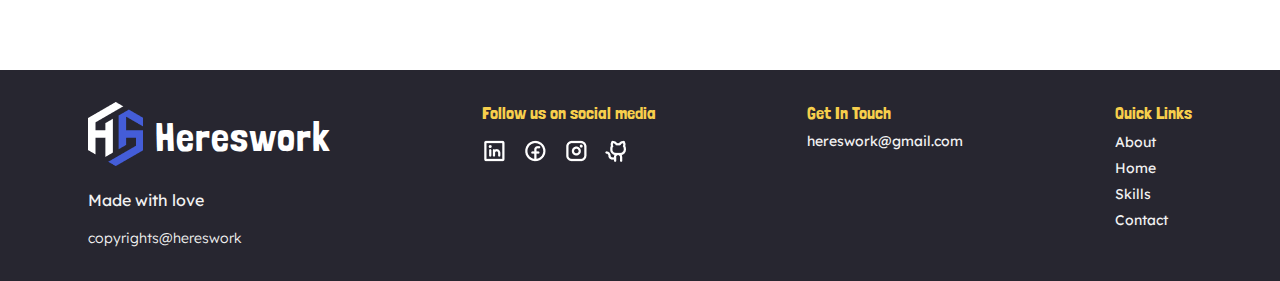
==== commit c6341eb5: "Recent-changes" ====
--- a/index.html
+++ b/index.html
@@ -12,20 +12,22 @@
     <header>
         <!-- NAV BAR START -->
         <nav class="nav-bar">
-            <div class="logo-text">
-                <div>
-                    <img src="images/logo.png">
-                </div>
-                <div>
-                    <h1 class="font1">Hereswork</h1>
-                </div>
-            </div>
+            <a href="index.html">
+                <div class="logo-text">
+                    <div>
+                        <img src="images/logo.png">
+                    </div>
+                    <div>
+                        <h1 class="hereswork-hero-text">Hereswork</h1>
+                    </div>
+                </div>
+            </a>
             <!-- NAV RIGHT SIDE -->
             <ul class="nav-links" class="font2">
-                <li><a href="#home" class="nav-item">Home</a></li>
-                <li><a href="#about" class="nav-item">About</a></li>
-                <li><a href="#contact" class="nav-item">Contact</a></li>
-                <li><a href="#skills" class="nav-item">Skills</a></li>
+                <li><a href="index.html" class="nav-item">Home</a></li>
+                <li><a href="about.html" class="nav-item">About</a></li>
+                <li><a href="contact.html" class="nav-item">Contact</a></li>
+                <li><a href="skills.html" class="nav-item">Skills</a></li>
             </ul>
         </nav>
     </header>
@@ -233,7 +235,7 @@
                         <img src="images/logo.png">
                     </div>
                     <div>
-                        <h1 class="font1">Hereswork</h1>
+                        <h1 class="hereswork-hero-text">Hereswork</h1>
                     </div>
                 </div>
                 <p class="made-love">Made with love</p>
@@ -256,10 +258,10 @@
             <div class="footer-forth">
                 <p class="quick-links">Quick Links</p>
                 <div class="links-footer">
-                    <div><a href="#about-us" class="about-link">About</a></div>
-                    <div><a href="#about-us" class="about-link">Home</a></div>
-                    <div><a href="#about-us" class="about-link">Skills</a></div>
-                    <div><a href="#about-us" class="about-link">Contact</a></div>
+                    <div><a href="about.html" class="about-link">About</a></div>
+                    <div><a href="index.html" class="about-link">Home</a></div>
+                    <div><a href="skills.html" class="about-link">Skills</a></div>
+                    <div><a href="contact.html" class="about-link">Contact</a></div>
                 </div>
             </div>
       </div>
--- a/styles.css
+++ b/styles.css
@@ -40,7 +40,9 @@
     font-weight: 400;
     line-height: normal;
     letter-spacing: 1px;
-}
+    text-decoration: none;
+}
+
 
 /* STYLE FOR NAV LINKS */
 .nav-links {
@@ -811,11 +813,12 @@
     gap: 4px;
     }
 
-.font1 {
+.hereswork-hero-text {
     color: #FFF;
     font-family: "Londrina Solid";
     font-size: 40px;
     font-style: normal;
     font-weight: 400;
     line-height: normal;
-}
+    text-decoration: none;
+}
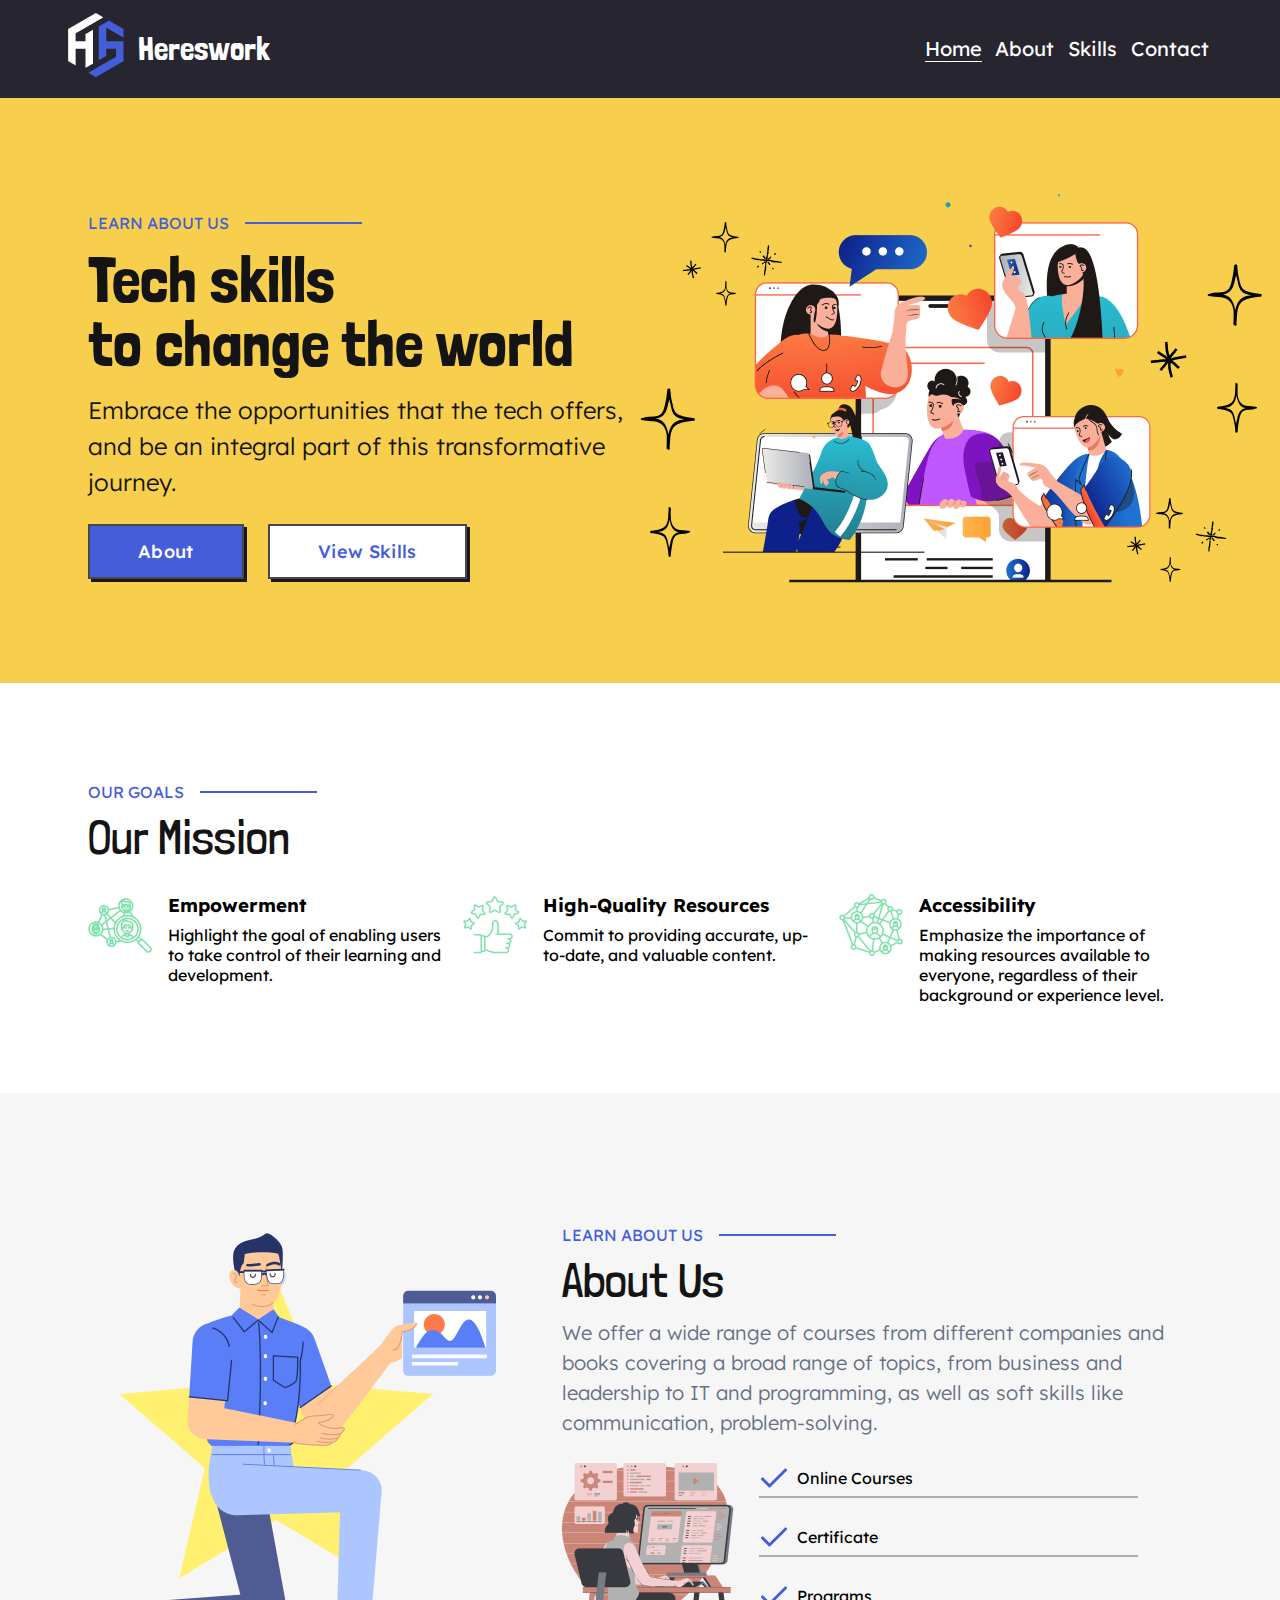
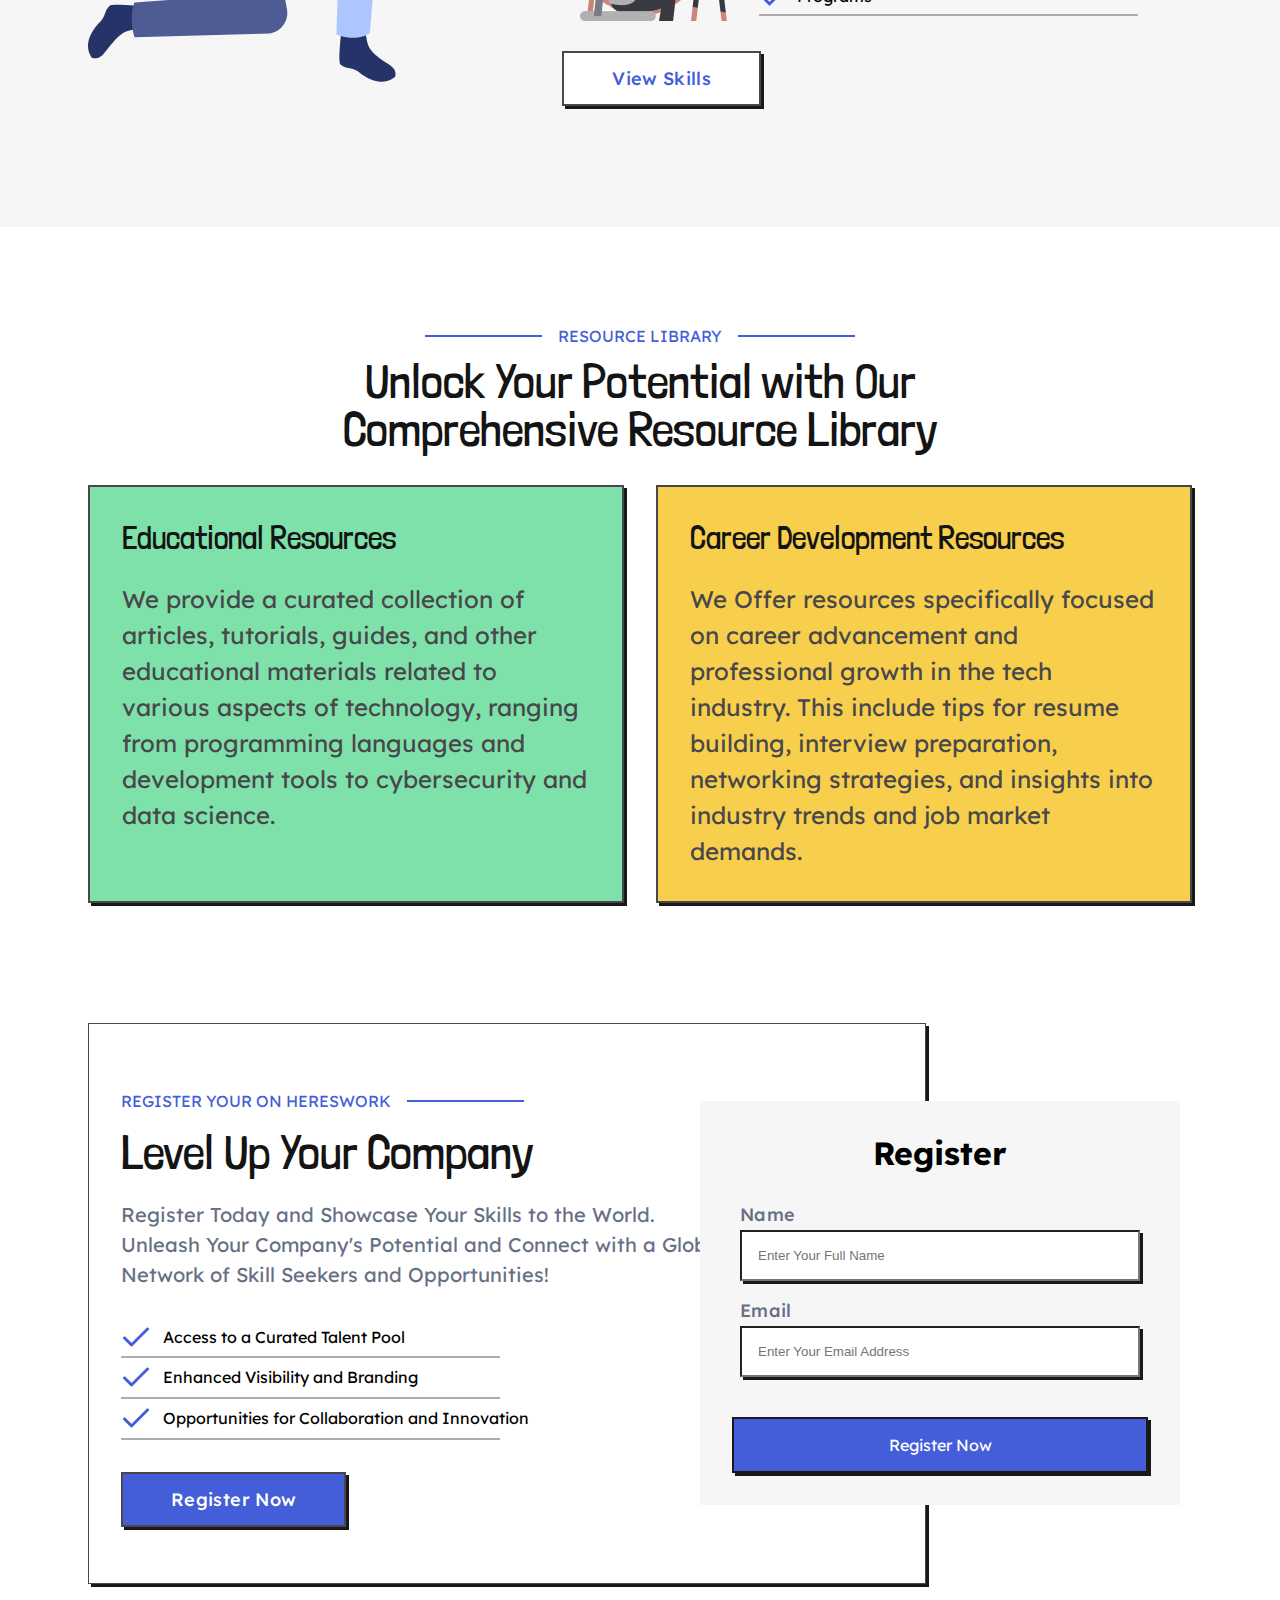
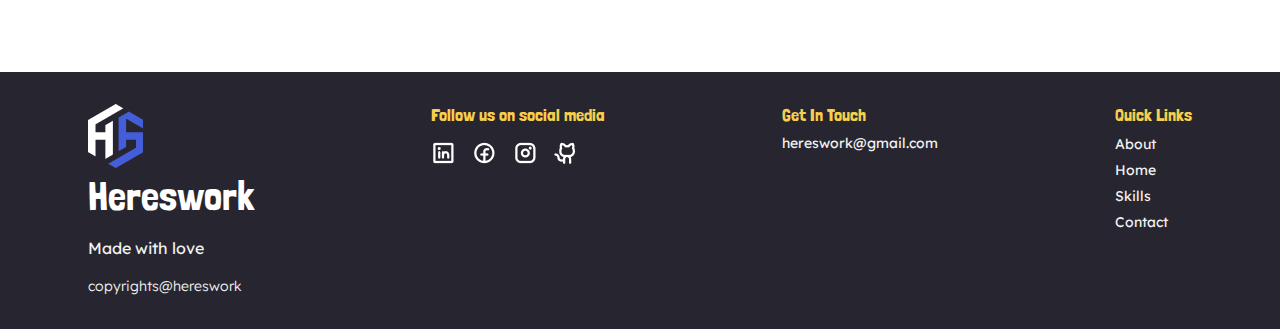
==== commit 4446089a: "final push" ====
--- a/index.html
+++ b/index.html
@@ -4,33 +4,29 @@
     <meta charset="UTF-8">
     <meta name="viewport" content="width=device-width, initial-scale=1.0">
     <title>Hereswork</title>
+    <link rel="shortcut icon" href="./timi's assets/Logo.png" type="image/x-icon">
     <link href="https://fonts.googleapis.com/css2?family=Lexend+Deca&family=Londrina+Solid&display=swap" rel="stylesheet">
     <link rel="stylesheet" href="styles.css">
 </head>
 
 <body>
     <header>
-        <!-- NAV BAR START -->
-        <nav class="nav-bar">
-            <a href="index.html">
-                <div class="logo-text">
-                    <div>
-                        <img src="images/logo.png">
-                    </div>
-                    <div>
-                        <h1 class="hereswork-hero-text">Hereswork</h1>
-                    </div>
-                </div>
-            </a>
-            <!-- NAV RIGHT SIDE -->
-            <ul class="nav-links" class="font2">
-                <li><a href="index.html" class="nav-item">Home</a></li>
-                <li><a href="about.html" class="nav-item">About</a></li>
-                <li><a href="contact.html" class="nav-item">Contact</a></li>
-                <li><a href="skills.html" class="nav-item">Skills</a></li>
-            </ul>
-        </nav>
-    </header>
+        <article class="logo">
+          <a href="index.html"
+            ><img
+              src="timi's assets/Logo.png"
+              alt="Hereswork Logo"
+              title="Hereswork"/></a>
+          <span><a href="index.html">Hereswork</a></span>
+        </article>
+        <!-- Navigation bar -->
+        <article class="nav-bar">
+          <a href="index.html" class="nav-link active">Home</a>
+          <a href="about.html" class="nav-link">About</a>
+          <a href="skills.html" class="nav-link">Skills</a>
+          <a href="contact.html" class="nav-link">Contact</a>
+        </article>
+      </header>
     <main>
         <!-- HERO SECTON START HERE -->
         <!-- LEFT SIDE -->
--- a/styles.css
+++ b/styles.css
@@ -9,6 +9,10 @@
     font-family: 'Lexend Deca', sans-serif;
 }
 
+a{
+    text-decoration: none;
+}
+
 /* Font for headings */
 .font1 {
     font-family: 'Londrina Solid', cursive;
@@ -19,7 +23,48 @@
     font-family: 'Lexend Deca', sans-serif;
 }
 
-/* NAV BAR START HERE */
+/* Styling for desktop view header */
+header {
+    background-color: #272630;
+    width: 100%;
+    display: flex;
+    justify-content: space-between;
+    /* gap: 5%; */
+    align-items: center;
+    padding: 1% 5%;
+  }
+  .logo {
+    display: flex;
+    align-items: center;
+    gap: 10px;
+    font-family: "Londrina Solid", sans-serif;
+    font-size: 32px;
+    color: white;
+  }
+  .logo span a {
+    color: white;
+  }
+  .logo span a:visited {
+    color: white;
+  }
+  .nav-bar {
+    display: flex;
+    justify-content: flex-end;
+    width: 30%;
+  }
+  .nav-link {
+    font-size: 20px;
+    color: white;
+    margin: 0 2%;
+    white-space: nowrap;
+    font-weight: 400;
+  }
+  .nav-bar .active {
+    border-bottom: 1px solid white;
+  }
+  
+
+/* NAV BAR START HERE
 .nav-bar {
     display: flex;
     justify-content: space-between;
@@ -28,7 +73,7 @@
     background-color: #272630;
 }
 
-/* STYLE FOR LOGO TEXT */
+STYLE FOR LOGO TEXT
 .logo-text {
     display: flex;
     align-items: center;
@@ -44,7 +89,7 @@
 }
 
 
-/* STYLE FOR NAV LINKS */
+STYLE FOR NAV LINKS
 .nav-links {
     list-style: none;
     display: flex;
@@ -63,7 +108,7 @@
 .nav-item:hover {
     color: #445DD8;
 }
-/* NAV BAR ENDS HERE */
+NAV BAR ENDS HERE */
 
 /* HERO SECTION START HERE */
 .hero {
